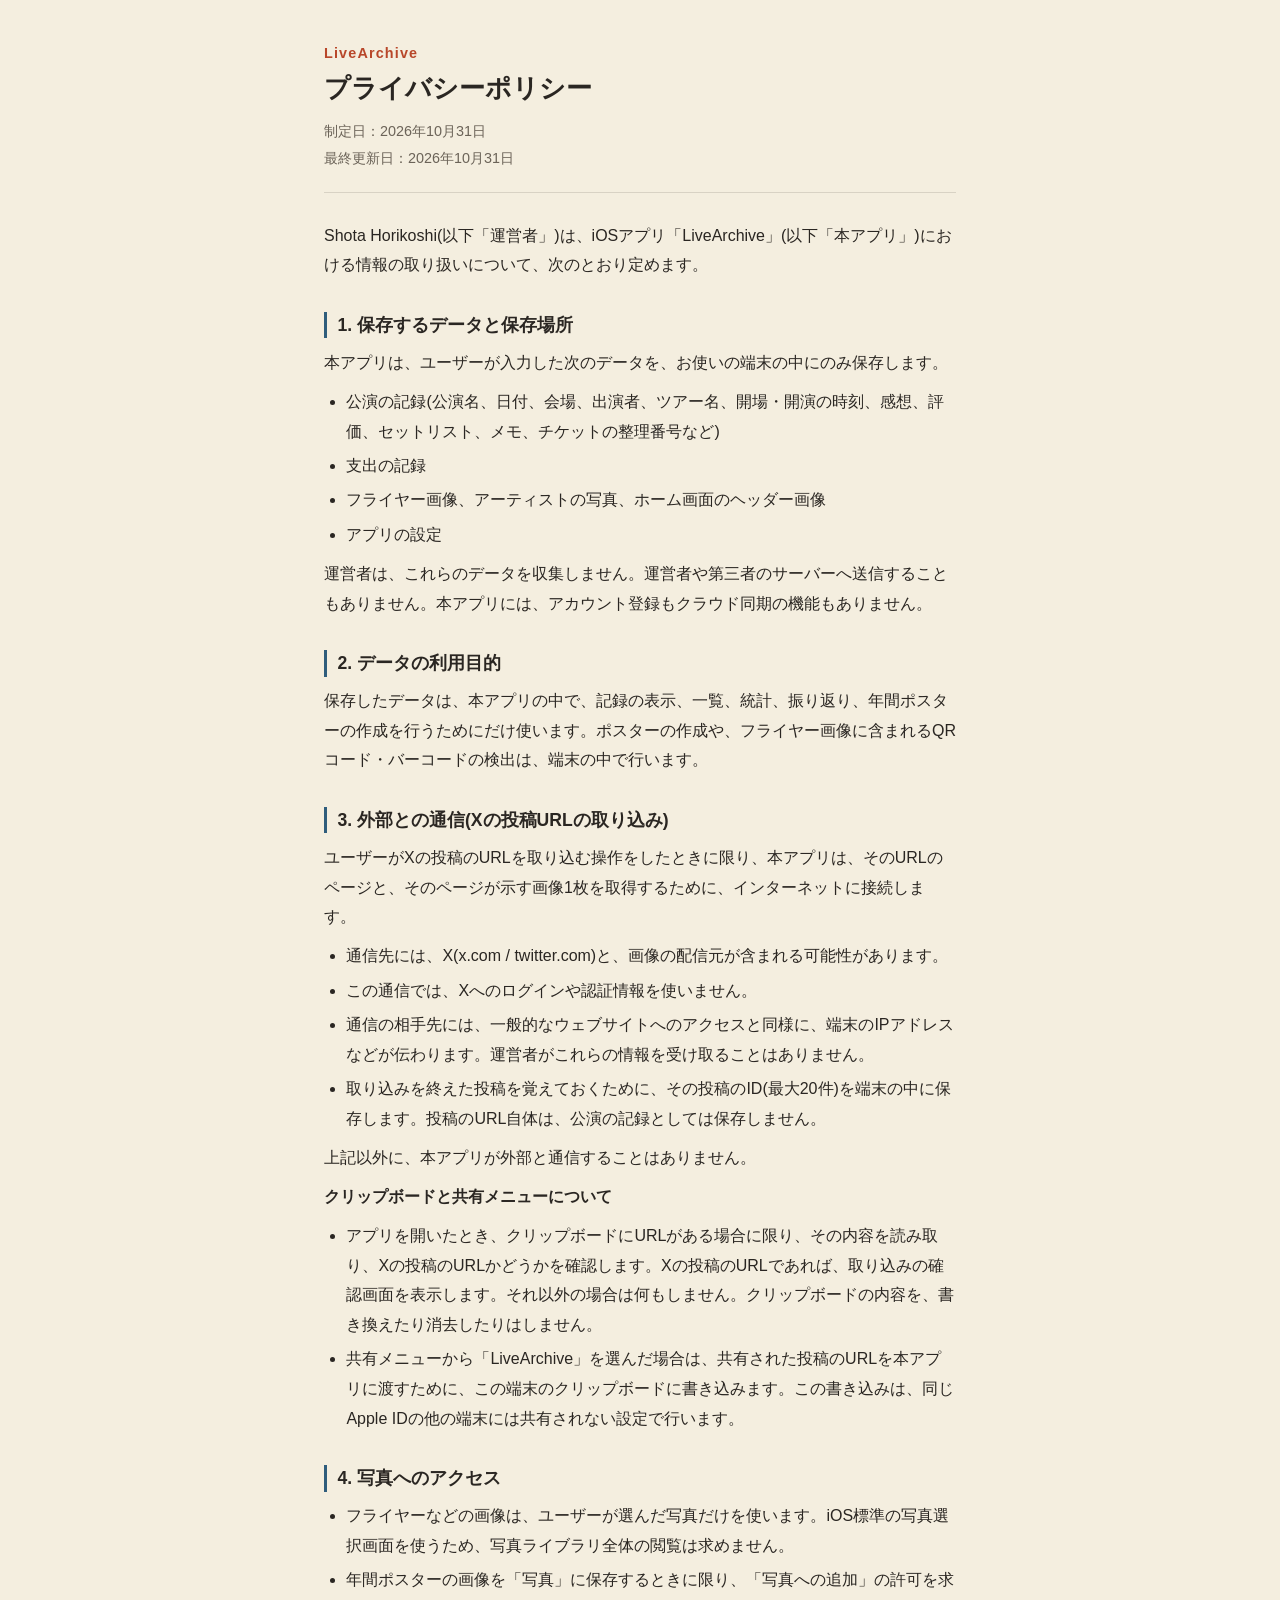
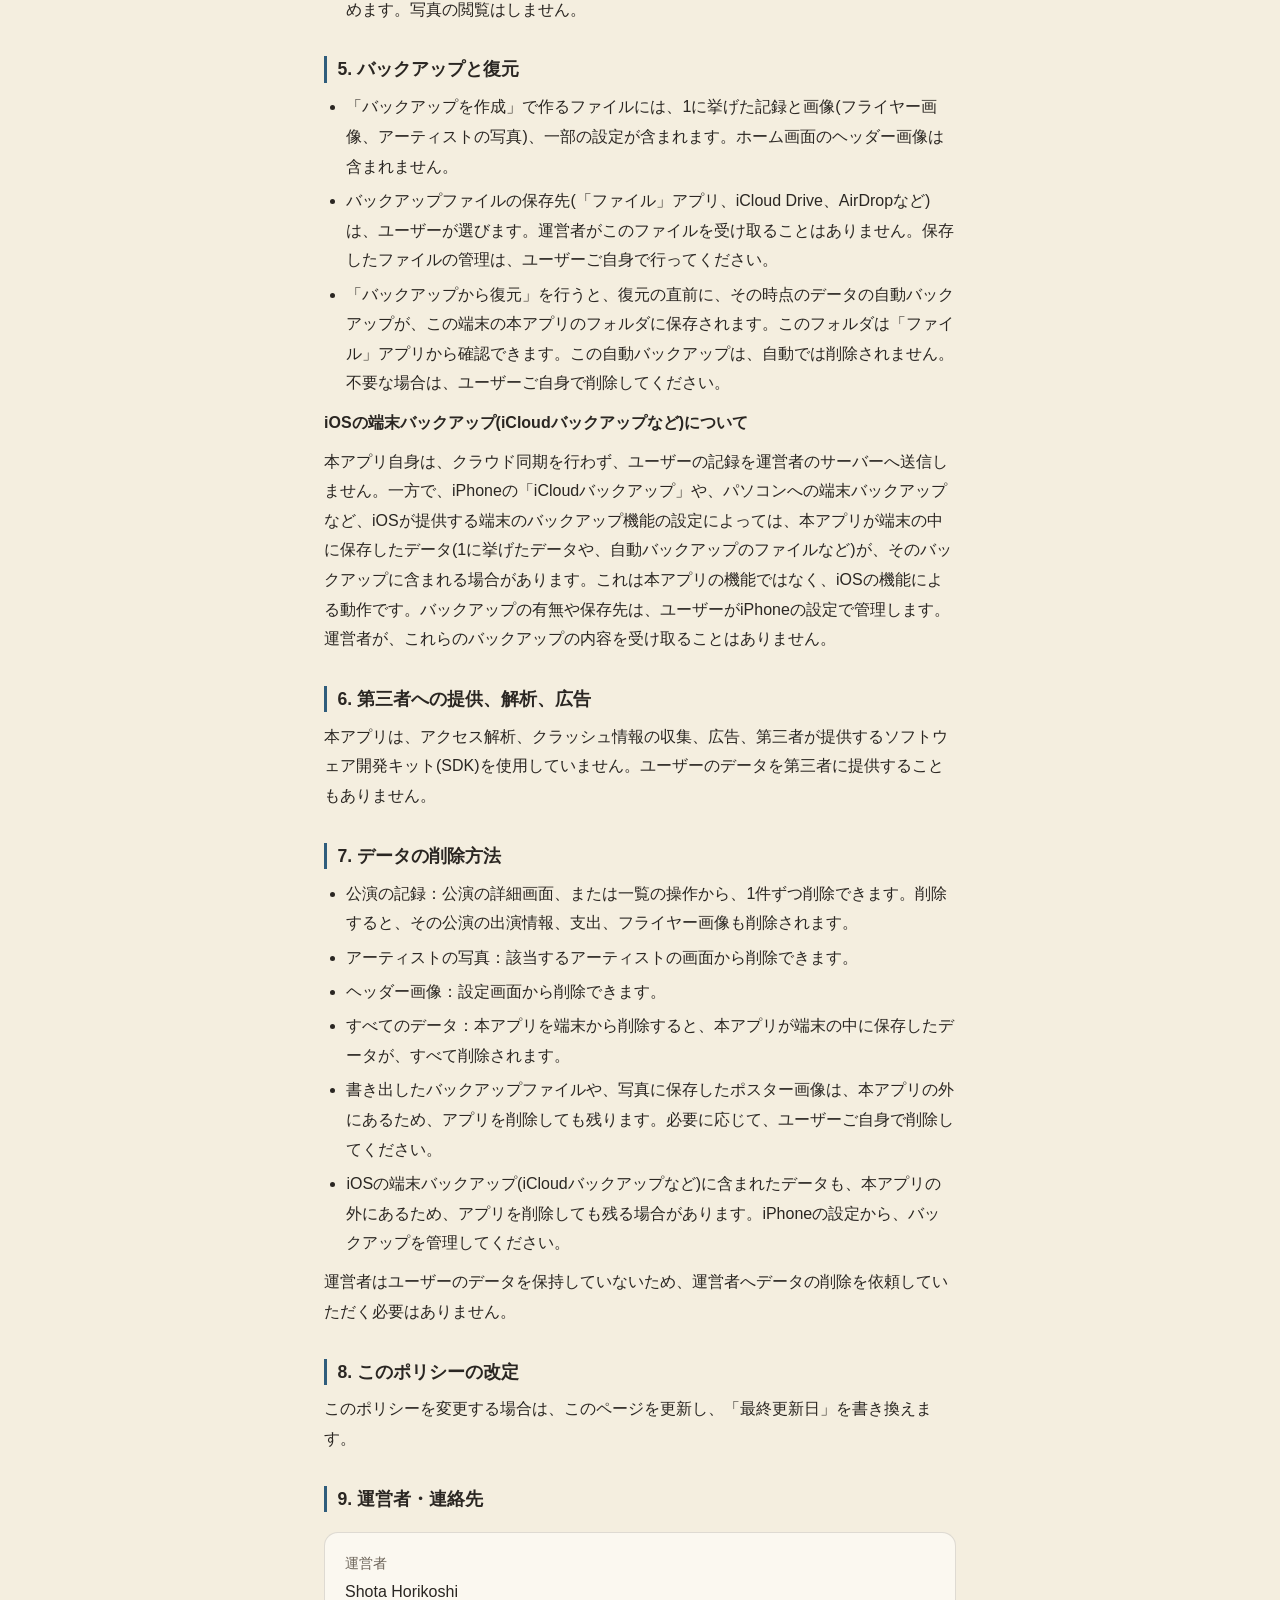
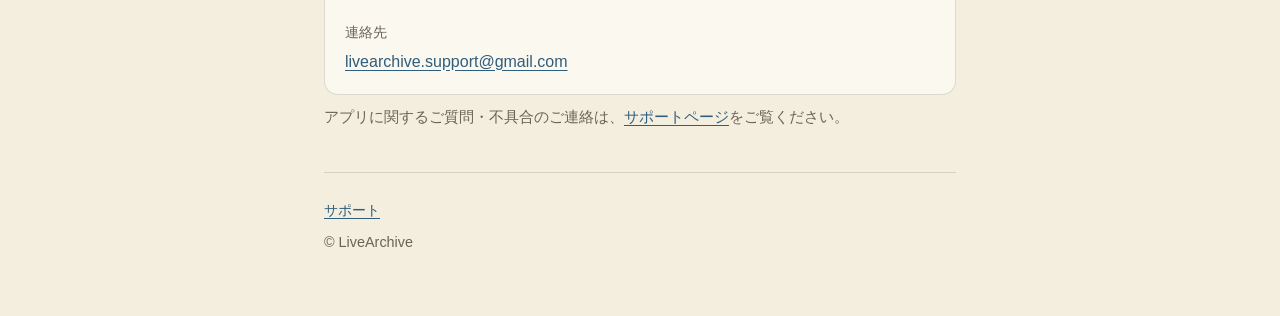
==== privacy/index.html @ f1958965 "Add LiveArchive privacy policy and support pages Co-Authored-By: Claude Sonnet 5.5 <noreply@anthropi" ====
<!DOCTYPE html>
<html lang="ja">
<head>
  <meta charset="utf-8">
  <meta name="viewport" content="width=device-width, initial-scale=1">
  <meta name="robots" content="index,follow">
  <title>プライバシーポリシー | LiveArchive</title>
  <meta name="description" content="iOSアプリ「LiveArchive」のプライバシーポリシーです。">
  <link rel="stylesheet" href="../style.css">
</head>
<body>
  <div class="page">
    <header class="site-header">
      <p class="app-name">LiveArchive</p>
      <h1>プライバシーポリシー</h1>
      <p class="meta">
        制定日：2026年10月31日<br>
        最終更新日：2026年10月31日
      </p>
    </header>

    <main>
      <p>Shota Horikoshi(以下「運営者」)は、iOSアプリ「LiveArchive」(以下「本アプリ」)における情報の取り扱いについて、次のとおり定めます。</p>

      <section>
        <h2>1. 保存するデータと保存場所</h2>
        <p>本アプリは、ユーザーが入力した次のデータを、お使いの端末の中にのみ保存します。</p>
        <ul>
          <li>公演の記録(公演名、日付、会場、出演者、ツアー名、開場・開演の時刻、感想、評価、セットリスト、メモ、チケットの整理番号など)</li>
          <li>支出の記録</li>
          <li>フライヤー画像、アーティストの写真、ホーム画面のヘッダー画像</li>
          <li>アプリの設定</li>
        </ul>
        <p>運営者は、これらのデータを収集しません。運営者や第三者のサーバーへ送信することもありません。本アプリには、アカウント登録もクラウド同期の機能もありません。</p>
      </section>

      <section>
        <h2>2. データの利用目的</h2>
        <p>保存したデータは、本アプリの中で、記録の表示、一覧、統計、振り返り、年間ポスターの作成を行うためにだけ使います。ポスターの作成や、フライヤー画像に含まれるQRコード・バーコードの検出は、端末の中で行います。</p>
      </section>

      <section>
        <h2>3. 外部との通信(Xの投稿URLの取り込み)</h2>
        <p>ユーザーがXの投稿のURLを取り込む操作をしたときに限り、本アプリは、そのURLのページと、そのページが示す画像1枚を取得するために、インターネットに接続します。</p>
        <ul>
          <li>通信先には、X(x.com / twitter.com)と、画像の配信元が含まれる可能性があります。</li>
          <li>この通信では、Xへのログインや認証情報を使いません。</li>
          <li>通信の相手先には、一般的なウェブサイトへのアクセスと同様に、端末のIPアドレスなどが伝わります。運営者がこれらの情報を受け取ることはありません。</li>
          <li>取り込みを終えた投稿を覚えておくために、その投稿のID(最大20件)を端末の中に保存します。投稿のURL自体は、公演の記録としては保存しません。</li>
        </ul>
        <p>上記以外に、本アプリが外部と通信することはありません。</p>
        <p><strong>クリップボードと共有メニューについて</strong></p>
        <ul>
          <li>アプリを開いたとき、クリップボードにURLがある場合に限り、その内容を読み取り、Xの投稿のURLかどうかを確認します。Xの投稿のURLであれば、取り込みの確認画面を表示します。それ以外の場合は何もしません。クリップボードの内容を、書き換えたり消去したりはしません。</li>
          <li>共有メニューから「LiveArchive」を選んだ場合は、共有された投稿のURLを本アプリに渡すために、この端末のクリップボードに書き込みます。この書き込みは、同じApple IDの他の端末には共有されない設定で行います。</li>
        </ul>
      </section>

      <section>
        <h2>4. 写真へのアクセス</h2>
        <ul>
          <li>フライヤーなどの画像は、ユーザーが選んだ写真だけを使います。iOS標準の写真選択画面を使うため、写真ライブラリ全体の閲覧は求めません。</li>
          <li>年間ポスターの画像を「写真」に保存するときに限り、「写真への追加」の許可を求めます。写真の閲覧はしません。</li>
        </ul>
      </section>

      <section>
        <h2>5. バックアップと復元</h2>
        <ul>
          <li>「バックアップを作成」で作るファイルには、1に挙げた記録と画像(フライヤー画像、アーティストの写真)、一部の設定が含まれます。ホーム画面のヘッダー画像は含まれません。</li>
          <li>バックアップファイルの保存先(「ファイル」アプリ、iCloud Drive、AirDropなど)は、ユーザーが選びます。運営者がこのファイルを受け取ることはありません。保存したファイルの管理は、ユーザーご自身で行ってください。</li>
          <li>「バックアップから復元」を行うと、復元の直前に、その時点のデータの自動バックアップが、この端末の本アプリのフォルダに保存されます。このフォルダは「ファイル」アプリから確認できます。この自動バックアップは、自動では削除されません。不要な場合は、ユーザーご自身で削除してください。</li>
        </ul>
        <p><strong>iOSの端末バックアップ(iCloudバックアップなど)について</strong></p>
        <p>本アプリ自身は、クラウド同期を行わず、ユーザーの記録を運営者のサーバーへ送信しません。一方で、iPhoneの「iCloudバックアップ」や、パソコンへの端末バックアップなど、iOSが提供する端末のバックアップ機能の設定によっては、本アプリが端末の中に保存したデータ(1に挙げたデータや、自動バックアップのファイルなど)が、そのバックアップに含まれる場合があります。これは本アプリの機能ではなく、iOSの機能による動作です。バックアップの有無や保存先は、ユーザーがiPhoneの設定で管理します。運営者が、これらのバックアップの内容を受け取ることはありません。</p>
      </section>

      <section>
        <h2>6. 第三者への提供、解析、広告</h2>
        <p>本アプリは、アクセス解析、クラッシュ情報の収集、広告、第三者が提供するソフトウェア開発キット(SDK)を使用していません。ユーザーのデータを第三者に提供することもありません。</p>
      </section>

      <section>
        <h2>7. データの削除方法</h2>
        <ul>
          <li>公演の記録：公演の詳細画面、または一覧の操作から、1件ずつ削除できます。削除すると、その公演の出演情報、支出、フライヤー画像も削除されます。</li>
          <li>アーティストの写真：該当するアーティストの画面から削除できます。</li>
          <li>ヘッダー画像：設定画面から削除できます。</li>
          <li>すべてのデータ：本アプリを端末から削除すると、本アプリが端末の中に保存したデータが、すべて削除されます。</li>
          <li>書き出したバックアップファイルや、写真に保存したポスター画像は、本アプリの外にあるため、アプリを削除しても残ります。必要に応じて、ユーザーご自身で削除してください。</li>
          <li>iOSの端末バックアップ(iCloudバックアップなど)に含まれたデータも、本アプリの外にあるため、アプリを削除しても残る場合があります。iPhoneの設定から、バックアップを管理してください。</li>
        </ul>
        <p>運営者はユーザーのデータを保持していないため、運営者へデータの削除を依頼していただく必要はありません。</p>
      </section>

      <section>
        <h2>8. このポリシーの改定</h2>
        <p>このポリシーを変更する場合は、このページを更新し、「最終更新日」を書き換えます。</p>
      </section>

      <section>
        <h2>9. 運営者・連絡先</h2>
        <div class="card">
          <dl>
            <dt>運営者</dt>
            <dd>Shota Horikoshi</dd>
            <dt>連絡先</dt>
            <dd><a href="mailto:livearchive.support@gmail.com">livearchive.support@gmail.com</a></dd>
          </dl>
        </div>
        <p class="note">アプリに関するご質問・不具合のご連絡は、<a href="../support/">サポートページ</a>をご覧ください。</p>
      </section>
    </main>

    <footer class="site-footer">
      <p><a href="../support/">サポート</a></p>
      <p>© LiveArchive</p>
    </footer>
  </div>
</body>
</html>
---- style.css ----
/* LiveArchive 公開ページ共通スタイル。JavaScript・外部ライブラリ・外部フォントは使わない。
   配色はアプリの落ち着いた色(生成り・ネイビー・テラコッタ)に合わせる。 */
:root {
  --ground: #f4eedf;
  --card: #fbf8f0;
  --ink: #2a2622;
  --muted: #6b6358;
  --line: rgba(42, 38, 34, 0.14);
  --navy: #2f5d7c;
  --terracotta: #b8472a;
  color-scheme: light dark;
}

@media (prefers-color-scheme: dark) {
  :root {
    --ground: #1b1917;
    --card: #262320;
    --ink: #ede6d6;
    --muted: #a39b8e;
    --line: rgba(237, 230, 214, 0.16);
    --navy: #7fb0cf;
    --terracotta: #e27a57;
  }
}

* {
  box-sizing: border-box;
}

html {
  -webkit-text-size-adjust: 100%;
}

body {
  margin: 0;
  background: var(--ground);
  color: var(--ink);
  font-family: -apple-system, BlinkMacSystemFont, "Hiragino Sans", "Hiragino Kaku Gothic ProN", "Yu Gothic", "Noto Sans JP", sans-serif;
  font-size: 1rem;
  line-height: 1.85;
}

.page {
  max-width: 42rem;
  margin: 0 auto;
  padding: 2.5rem 1.25rem 3.5rem;
}

.site-header {
  padding-bottom: 1.25rem;
  margin-bottom: 1.75rem;
  border-bottom: 1px solid var(--line);
}

.app-name {
  margin: 0 0 0.25rem;
  font-size: 0.9rem;
  letter-spacing: 0.08em;
  color: var(--terracotta);
  font-weight: 600;
}

h1 {
  margin: 0;
  font-size: 1.6rem;
  line-height: 1.4;
  font-weight: 600;
}

.meta {
  margin: 0.75rem 0 0;
  font-size: 0.9rem;
  color: var(--muted);
}

main > p:first-child {
  margin-top: 0;
}

section {
  margin-top: 2rem;
}

h2 {
  margin: 0 0 0.5rem;
  padding-left: 0.65rem;
  border-left: 3px solid var(--navy);
  font-size: 1.1rem;
  line-height: 1.5;
  font-weight: 600;
}

p {
  margin: 0.6rem 0;
}

ul {
  margin: 0.6rem 0;
  padding-left: 1.4rem;
}

li {
  margin: 0.3rem 0;
}

a {
  color: var(--navy);
  text-underline-offset: 0.2em;
}

a:focus-visible {
  outline: 2px solid var(--terracotta);
  outline-offset: 2px;
}

.card {
  margin-top: 1.25rem;
  padding: 1.1rem 1.25rem;
  background: var(--card);
  border: 1px solid var(--line);
  border-radius: 14px;
}

.card dl {
  margin: 0;
}

.card dt {
  margin-top: 0.8rem;
  font-size: 0.85rem;
  color: var(--muted);
}

.card dt:first-child {
  margin-top: 0;
}

.card dd {
  margin: 0.1rem 0 0;
  overflow-wrap: anywhere;
}

.note {
  color: var(--muted);
  font-size: 0.92rem;
}

/* 公開前に必ず埋める箇所。公開前チェックで、この表示が残っていないことを確認する。 */
.todo {
  background: rgba(184, 71, 42, 0.16);
  color: inherit;
  padding: 0 0.2em;
  border-radius: 3px;
}

.site-footer {
  margin-top: 2.5rem;
  padding-top: 1.25rem;
  border-top: 1px solid var(--line);
  font-size: 0.9rem;
  color: var(--muted);
}

.site-footer p {
  margin: 0.3rem 0;
}

/* トップページ: リンクだけの一覧 */
.link-list {
  list-style: none;
  margin: 0;
  padding: 0;
}

.link-list li {
  margin: 0;
  border-bottom: 1px solid var(--line);
}

.link-list a {
  display: block;
  padding: 0.9rem 0.25rem;
  font-size: 1.05rem;
  text-decoration: none;
}
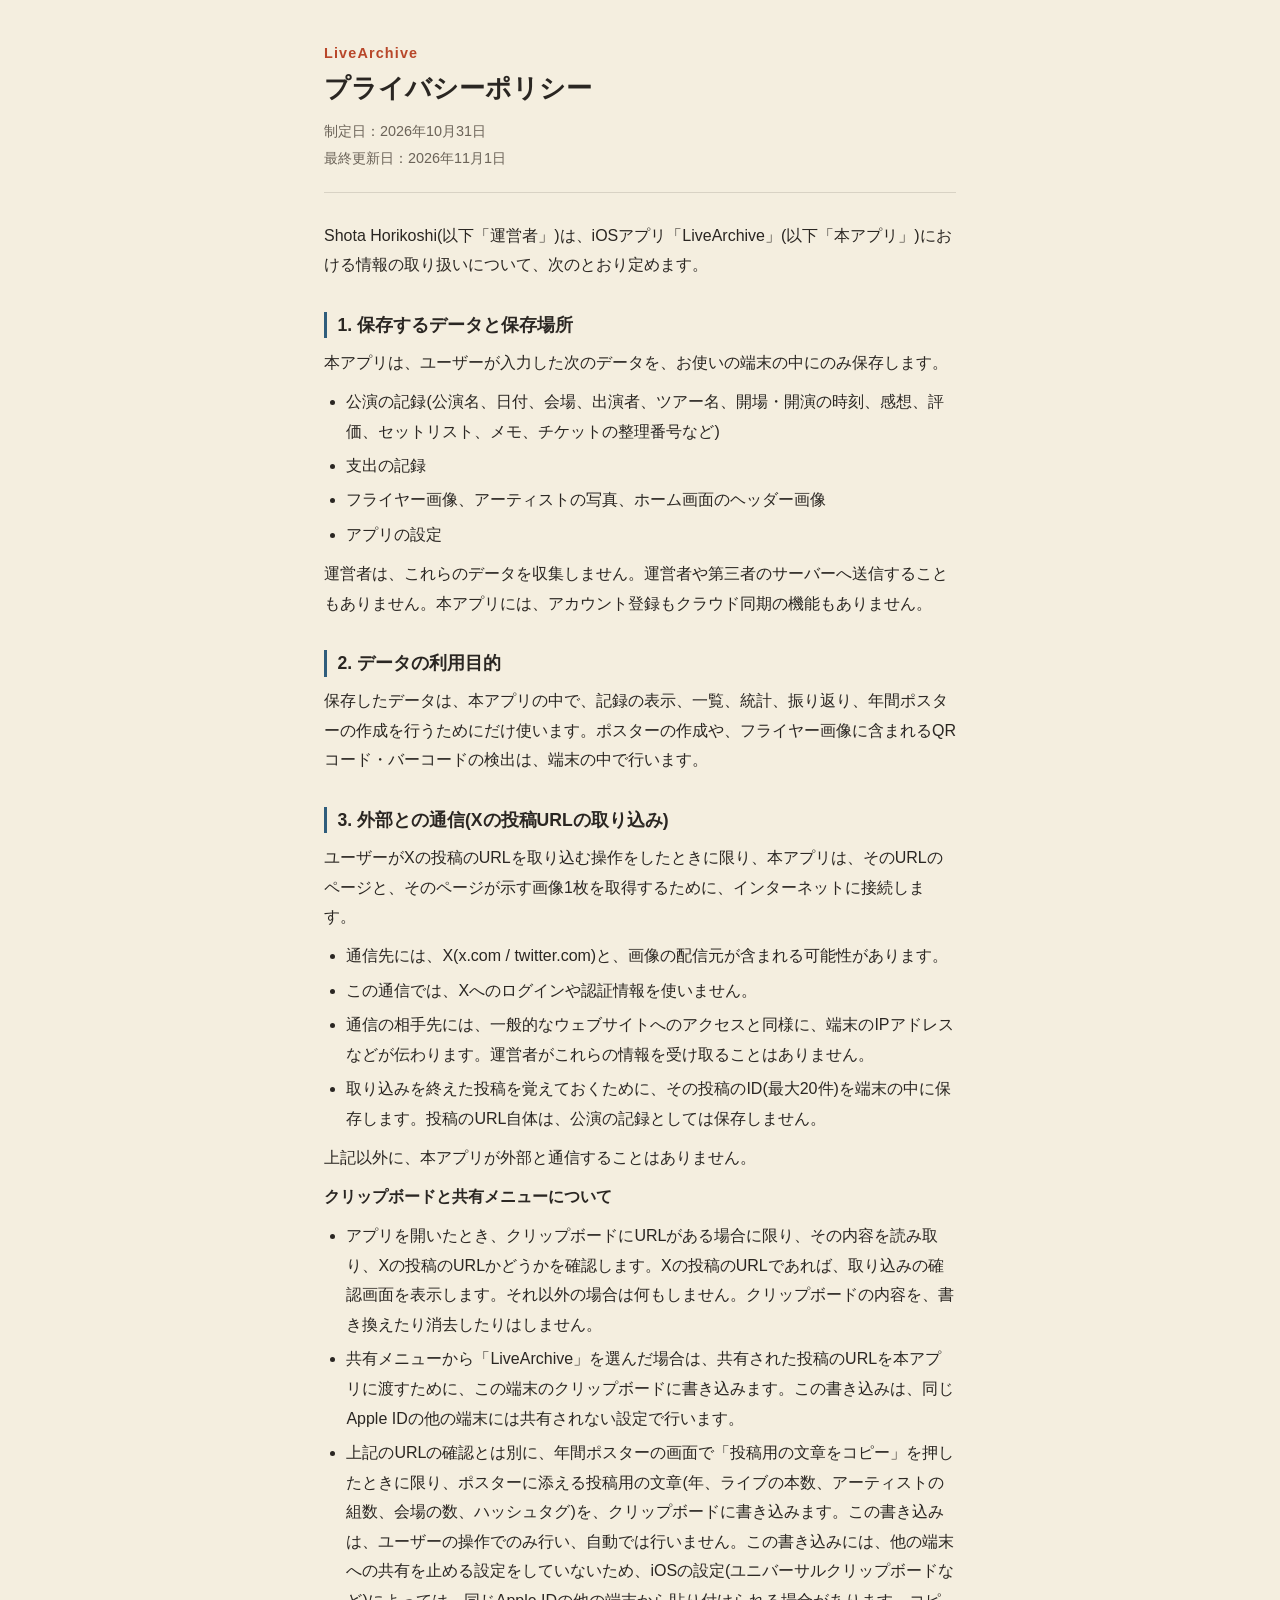
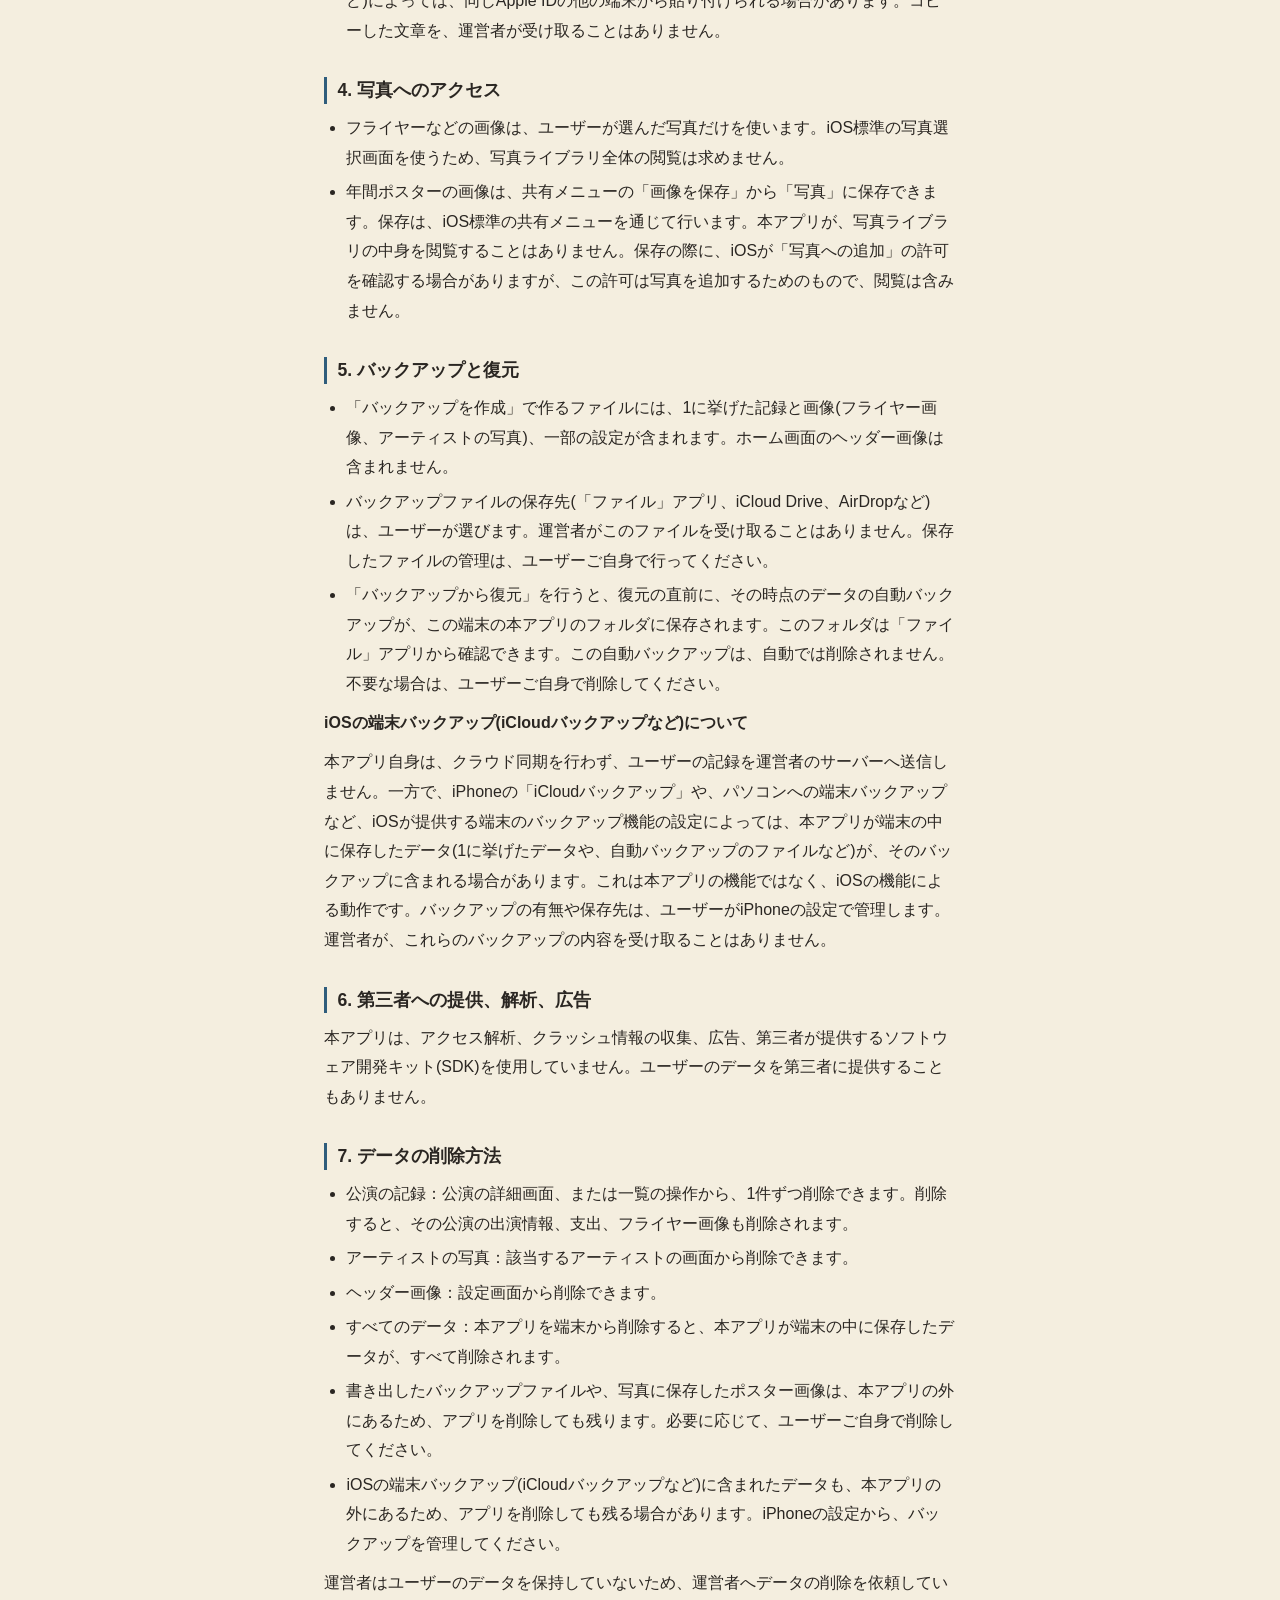
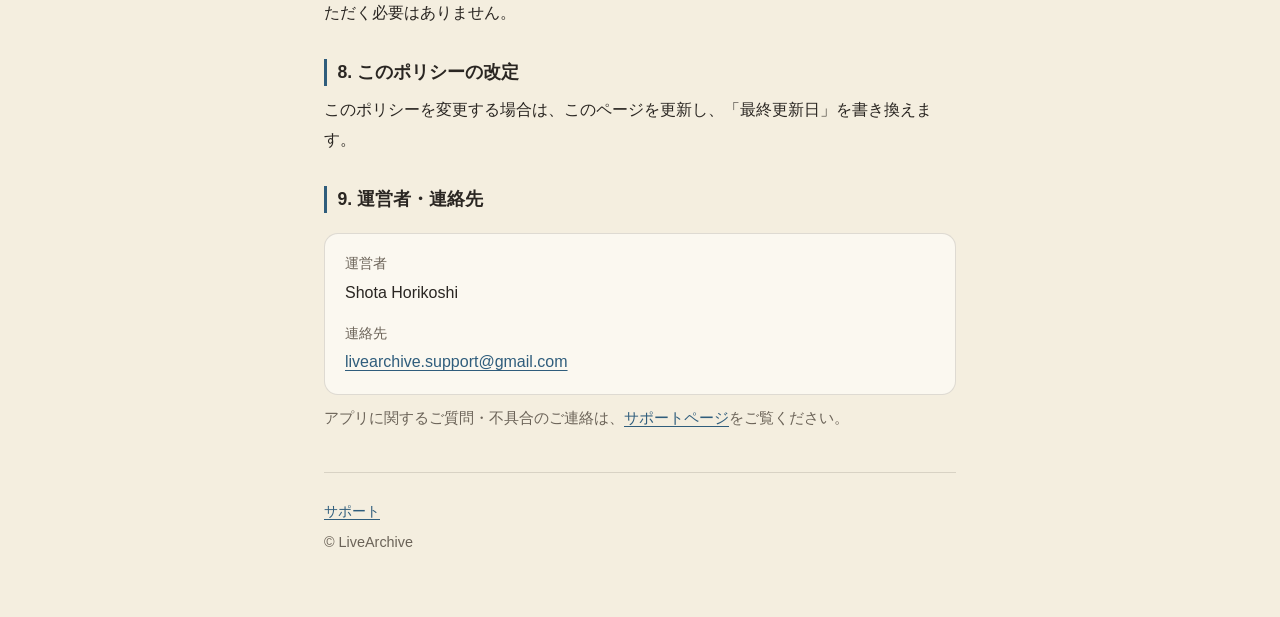
==== commit a389d5df: "Align privacy policy with implementation (photo saving, clipboard write) - Section 3: describe the u" ====
--- a/privacy/index.html
+++ b/privacy/index.html
@@ -15,7 +15,7 @@
       <h1>プライバシーポリシー</h1>
       <p class="meta">
         制定日：2026年10月31日<br>
-        最終更新日：2026年10月31日
+        最終更新日：2026年11月1日
       </p>
     </header>
 
@@ -53,6 +53,7 @@
         <ul>
           <li>アプリを開いたとき、クリップボードにURLがある場合に限り、その内容を読み取り、Xの投稿のURLかどうかを確認します。Xの投稿のURLであれば、取り込みの確認画面を表示します。それ以外の場合は何もしません。クリップボードの内容を、書き換えたり消去したりはしません。</li>
           <li>共有メニューから「LiveArchive」を選んだ場合は、共有された投稿のURLを本アプリに渡すために、この端末のクリップボードに書き込みます。この書き込みは、同じApple IDの他の端末には共有されない設定で行います。</li>
+          <li>上記のURLの確認とは別に、年間ポスターの画面で「投稿用の文章をコピー」を押したときに限り、ポスターに添える投稿用の文章(年、ライブの本数、アーティストの組数、会場の数、ハッシュタグ)を、クリップボードに書き込みます。この書き込みは、ユーザーの操作でのみ行い、自動では行いません。この書き込みには、他の端末への共有を止める設定をしていないため、iOSの設定(ユニバーサルクリップボードなど)によっては、同じApple IDの他の端末から貼り付けられる場合があります。コピーした文章を、運営者が受け取ることはありません。</li>
         </ul>
       </section>
 
@@ -60,7 +61,7 @@
         <h2>4. 写真へのアクセス</h2>
         <ul>
           <li>フライヤーなどの画像は、ユーザーが選んだ写真だけを使います。iOS標準の写真選択画面を使うため、写真ライブラリ全体の閲覧は求めません。</li>
-          <li>年間ポスターの画像を「写真」に保存するときに限り、「写真への追加」の許可を求めます。写真の閲覧はしません。</li>
+          <li>年間ポスターの画像は、共有メニューの「画像を保存」から「写真」に保存できます。保存は、iOS標準の共有メニューを通じて行います。本アプリが、写真ライブラリの中身を閲覧することはありません。保存の際に、iOSが「写真への追加」の許可を確認する場合がありますが、この許可は写真を追加するためのもので、閲覧は含みません。</li>
         </ul>
       </section>
 
